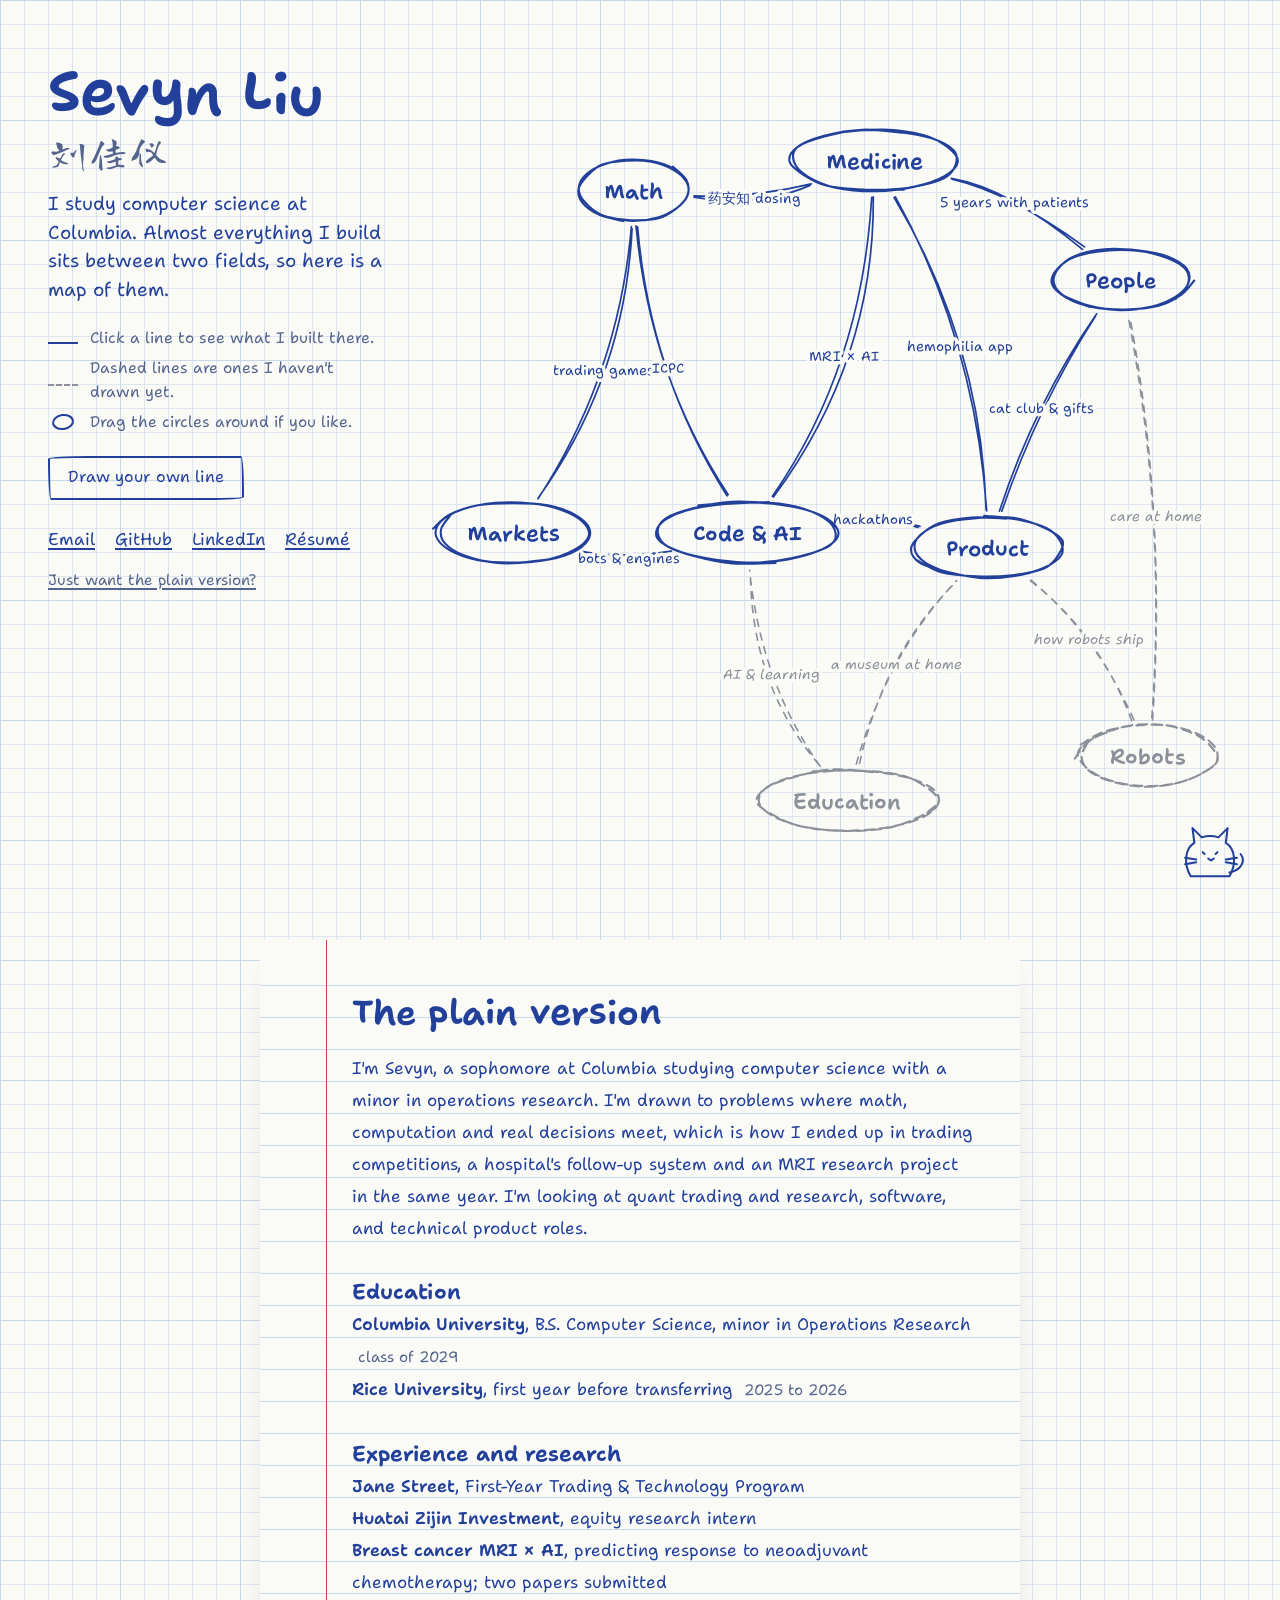
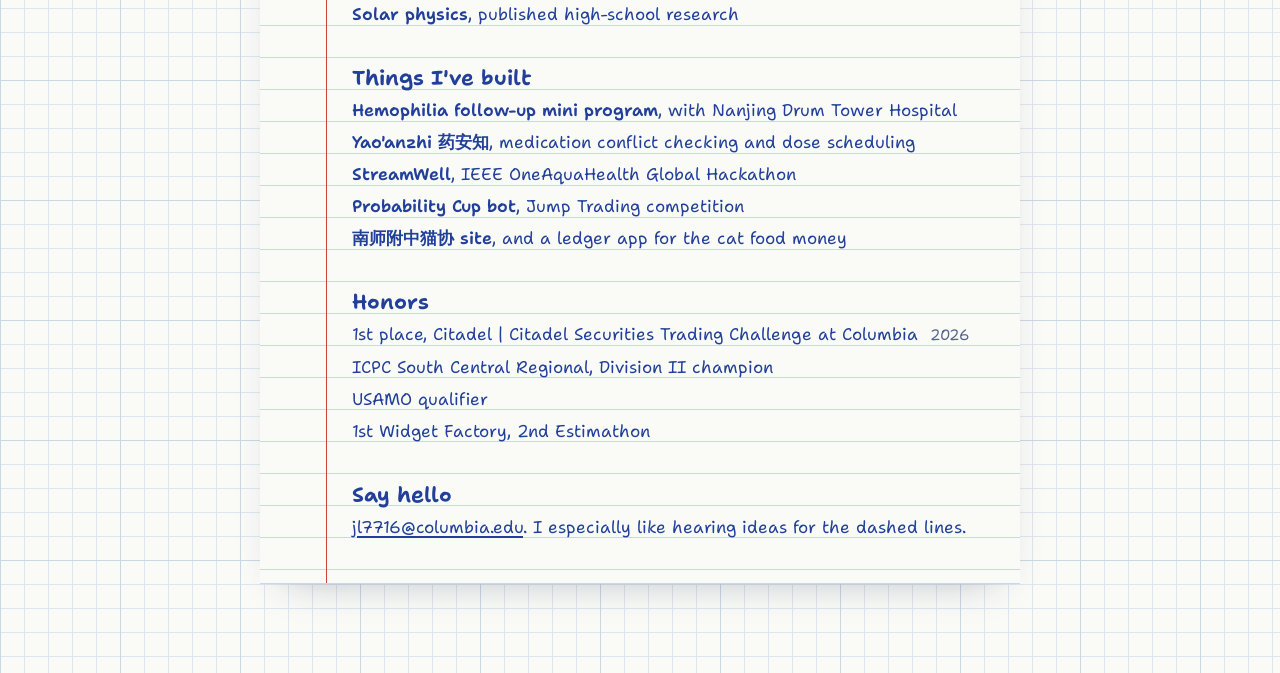
==== index.html @ 52192cd6 "Hand-drawn map personal site Fields are circles, projects sit on the lines between them, dashed line" ====
<!doctype html>
<html lang="en">
<head>
  <meta charset="utf-8">
  <meta name="viewport" content="width=device-width, initial-scale=1">
  <title>Sevyn Liu</title>
  <meta name="description" content="Sevyn (Jiayi) Liu, computer science at Columbia. A hand-drawn map of the fields I work between: math, markets, medicine, product, code and people.">
  <link rel="preconnect" href="https://fonts.googleapis.com">
  <link rel="preconnect" href="https://fonts.gstatic.com" crossorigin>
  <link href="https://fonts.googleapis.com/css2?family=Shantell+Sans:ital,wght,BNCE,INFM@0,300..800,-100..100,0..100;1,300..800,-100..100,0..100&display=swap" rel="stylesheet">
  <link href="https://fonts.googleapis.com/css2?family=Long+Cang&text=%E5%88%98%E4%BD%B3%E4%BB%AA&display=swap" rel="stylesheet">
  <link rel="icon" href="data:image/svg+xml,%3Csvg xmlns='http://www.w3.org/2000/svg' viewBox='0 0 32 32'%3E%3Cellipse cx='16' cy='16' rx='12' ry='10' fill='none' stroke='%2322409A' stroke-width='3'/%3E%3Cpath d='M8 26 L24 6' stroke='%2322409A' stroke-width='2.5'/%3E%3C/svg%3E">
  <link rel="stylesheet" href="style.css">
</head>
<body>
  <main>
    <section class="hero" aria-label="Map of my work">
      <header class="intro">
        <h1>
          <span class="name">Sevyn Liu</span>
          <span class="name-zh" lang="zh">刘佳仪</span>
        </h1>
        <p class="lede">I study computer science at Columbia. Almost everything I build sits between two fields, so here is a map of them.</p>
        <ul class="how">
          <li><span class="key key-solid" aria-hidden="true"></span>Click a line to see what I built there.</li>
          <li><span class="key key-dash" aria-hidden="true"></span>Dashed lines are ones I haven't drawn yet.</li>
          <li><span class="key key-circle" aria-hidden="true"></span>Drag the circles around if you like.</li>
        </ul>
        <button type="button" class="pencil-btn" id="pencil" aria-pressed="false">Draw your own line</button>
        <nav class="links" aria-label="Contact">
          <a href="mailto:jl7716@columbia.edu">Email</a>
          <a href="https://github.com/jiayi61">GitHub</a>
          <!-- TODO: replace with your LinkedIn URL -->
          <a href="https://www.linkedin.com/">LinkedIn</a>
          <!-- TODO: add resume.pdf to the repo root -->
          <a href="resume.pdf">Résumé</a>
        </nav>
        <a class="plain-link" href="#plain">Just want the plain version?</a>
      </header>

      <div class="map-wrap" id="mapWrap">
        <svg id="map" role="group" aria-label="Fields and the projects that connect them"></svg>
        <p class="pencil-hint" id="pencilHint" hidden>Drag from one circle to another.</p>
        <button type="button" class="cat" id="cat" aria-label="A cat. Click it.">
          <svg viewBox="0 0 80 70" aria-hidden="true">
            <path d="M18 64 C 10 50, 12 34, 22 28 L 20 12 L 30 22 C 36 20, 42 20, 48 22 L 58 12 L 56 28 C 66 34, 68 50, 60 64 Z" />
            <path d="M60 60 C 72 58, 78 48, 72 40" />
            <path d="M31 38 l2 2 M47 38 l-2 2" />
            <path d="M37 45 l3 2 l3 -2" />
            <path d="M24 46 l-12 -2 M24 49 l-12 2 M56 46 l12 -2 M56 49 l12 2" />
          </svg>
          <span class="cat-says" id="catSays" role="status"></span>
        </button>
      </div>
    </section>

    <aside class="note" id="note" aria-hidden="true" aria-labelledby="noteTitle" tabindex="-1">
      <div class="tape" aria-hidden="true"></div>
      <button type="button" class="note-close" id="noteClose">Close</button>
      <p class="note-pair" id="notePair"></p>
      <h2 id="noteTitle"></h2>
      <p class="note-intro" id="noteIntro"></p>
      <ul class="note-items" id="noteItems"></ul>
    </aside>

    <section class="plain" id="plain" aria-labelledby="plainTitle">
      <div class="page">
        <h2 id="plainTitle">The plain version</h2>

        <p class="about">I'm Sevyn, a sophomore at Columbia studying computer science with a minor in operations research. I'm drawn to problems where math, computation and real decisions meet, which is how I ended up in trading competitions, a hospital's follow-up system and an MRI research project in the same year. I'm looking at quant trading and research, software, and technical product roles.</p>

        <h3>Education</h3>
        <ul class="entries">
          <li><b>Columbia University</b>, B.S. Computer Science, minor in Operations Research <span class="when">class of 2029</span></li>
          <li><b>Rice University</b>, first year before transferring <span class="when">2025 to 2026</span></li>
        </ul>

        <h3>Experience and research</h3>
        <ul class="entries">
          <li><b>Jane Street</b>, First-Year Trading & Technology Program</li>
          <li><b>Huatai Zijin Investment</b>, equity research intern</li>
          <li><b>Breast cancer MRI × AI</b>, predicting response to neoadjuvant chemotherapy; two papers submitted</li>
          <li><b>Solar physics</b>, published high-school research</li>
        </ul>

        <h3>Things I've built</h3>
        <ul class="entries">
          <li><b>Hemophilia follow-up mini program</b>, with Nanjing Drum Tower Hospital</li>
          <li><b>Yao'anzhi 药安知</b>, medication conflict checking and dose scheduling</li>
          <li><b>StreamWell</b>, IEEE OneAquaHealth Global Hackathon</li>
          <li><b>Probability Cup bot</b>, Jump Trading competition</li>
          <li><b>南师附中猫协 site</b>, and a ledger app for the cat food money</li>
        </ul>

        <h3>Honors</h3>
        <ul class="entries">
          <li>1st place, Citadel | Citadel Securities Trading Challenge at Columbia <span class="when">2026</span></li>
          <li>ICPC South Central Regional, Division II champion</li>
          <li>USAMO qualifier</li>
          <li>1st Widget Factory, 2nd Estimathon</li>
        </ul>

        <h3>Say hello</h3>
        <p class="contact"><a href="mailto:jl7716@columbia.edu">jl7716@columbia.edu</a>. I especially like hearing ideas for the dashed lines.</p>
      </div>
    </section>
  </main>

  <script src="data.js"></script>
  <script src="app.js"></script>
</body>
</html>
---- style.css ----
:root {
  --paper: #FAFBF7;
  --grid: #DDE6EF;
  --grid-major: #C9D7E6;
  --ink: #22409A;        /* ballpoint blue */
  --ink-soft: #55648C;
  --pencil: #8B9099;
  --hi: #FFE45C;         /* highlighter */
  --red: #C9443A;        /* red pen, used sparingly */
  --note: #FFF4A8;
  --note-ink: #2A2A1E;
  --tape: rgba(214, 222, 232, 0.75);
  --hand: "Shantell Sans", "Comic Sans MS", system-ui, sans-serif;
  --zh: "Long Cang", "Kaiti SC", "STKaiti", "KaiTi", serif;
}

@media (prefers-color-scheme: dark) {
  :root:not([data-theme="light"]) {
    --paper: #17203A;
    --grid: #1F2B49;
    --grid-major: #283759;
    --ink: #C8D6FF;
    --ink-soft: #95A4CC;
    --pencil: #7D88A6;
    --hi: #7A6A12;
    --red: #FF8A7E;
    --note: #3B3A22;
    --note-ink: #F3EFCF;
    --tape: rgba(120, 140, 180, 0.45);
  }
}
:root[data-theme="dark"] {
  --paper: #17203A; --grid: #1F2B49; --grid-major: #283759;
  --ink: #C8D6FF; --ink-soft: #95A4CC; --pencil: #7D88A6;
  --hi: #7A6A12; --red: #FF8A7E; --note: #3B3A22; --note-ink: #F3EFCF;
  --tape: rgba(120, 140, 180, 0.45);
}

* { box-sizing: border-box; }
html { scroll-behavior: smooth; }
@media (prefers-reduced-motion: reduce) { html { scroll-behavior: auto; } }

body {
  margin: 0;
  background-color: var(--paper);
  background-image:
    linear-gradient(var(--grid-major) 1px, transparent 1px),
    linear-gradient(90deg, var(--grid-major) 1px, transparent 1px),
    linear-gradient(var(--grid) 1px, transparent 1px),
    linear-gradient(90deg, var(--grid) 1px, transparent 1px);
  background-size: 120px 120px, 120px 120px, 24px 24px, 24px 24px;
  color: var(--ink);
  font-family: var(--hand);
  font-variation-settings: "INFM" 20, "BNCE" 0;
  font-size: 17px;
  line-height: 1.55;
  -webkit-font-smoothing: antialiased;
}

a { color: var(--ink); text-decoration-thickness: 1.5px; text-underline-offset: 3px; }
a:hover { text-decoration-style: wavy; }
:focus-visible { outline: 2.5px dashed var(--red); outline-offset: 3px; }

/* ---------- Hero ---------- */

.hero {
  display: grid;
  grid-template-columns: minmax(280px, 340px) 1fr;
  gap: 8px 32px;
  min-height: 100vh;
  min-height: 100svh;
  padding: 40px 32px 24px 48px;
}

.intro { align-self: start; padding-top: 24px; position: relative; z-index: 2; }

h1 { margin: 0 0 18px; font-weight: 400; line-height: 1; }
.name {
  display: block;
  font-size: 58px;
  font-weight: 650;
  font-variation-settings: "INFM" 100, "BNCE" 40;
  letter-spacing: -0.5px;
}
.name-zh {
  display: inline-block;
  margin-top: 10px;
  font-family: var(--zh);
  font-size: 40px;
  color: var(--ink-soft);
  transform: rotate(-3deg);
}

.lede { margin: 0 0 22px; font-size: 19px; line-height: 1.5; max-width: 30ch; }

.how { list-style: none; margin: 0 0 22px; padding: 0; color: var(--ink-soft); font-size: 15.5px; }
.how li { display: flex; align-items: center; gap: 12px; margin-bottom: 6px; }
.key { flex: none; width: 30px; height: 12px; display: inline-block; }
.key-solid { border-bottom: 2.5px solid var(--ink); }
.key-dash { border-bottom: 2.5px dashed var(--pencil); }
.key-circle { width: 22px; height: 16px; margin: 0 4px; border: 2.5px solid var(--ink); border-radius: 50%; transform: rotate(-8deg); }

.pencil-btn {
  font: inherit;
  font-size: 16px;
  color: var(--ink);
  background: transparent;
  border: 2px solid var(--ink);
  border-radius: 255px 18px 225px 18px / 18px 225px 18px 255px;
  padding: 7px 18px 8px;
  cursor: pointer;
  margin-bottom: 26px;
}
.pencil-btn:hover { background: color-mix(in srgb, var(--hi) 55%, transparent); }
.pencil-btn[aria-pressed="true"] { background: var(--hi); color: var(--note-ink); border-color: var(--note-ink); }

.links { display: flex; flex-wrap: wrap; gap: 6px 20px; font-size: 17px; margin-bottom: 14px; }
.plain-link { font-size: 15px; color: var(--ink-soft); }

/* ---------- Map ---------- */

.map-wrap { position: relative; min-height: 520px; }
#map { position: absolute; inset: 0; width: 100%; height: 100%; overflow: visible; touch-action: none; }

.sk { fill: none; stroke: var(--ink); stroke-linecap: round; stroke-linejoin: round; }
.sk-edge { stroke-width: 1.7; }
.sk-edge.dashed { stroke: var(--pencil); stroke-dasharray: 7 7; stroke-width: 1.6; }
.sk-node { stroke-width: 2.1; }
.sk-node.dashed { stroke: var(--pencil); stroke-dasharray: 9 6; }
.sk-fill { stroke: var(--hi); stroke-width: 7; opacity: 0; transition: opacity .2s; }
.sk-pencil { stroke: var(--red); stroke-width: 1.8; }

.node-label {
  font-family: var(--hand);
  font-size: calc(23px * var(--s, 1));
  font-weight: 600;
  font-variation-settings: "INFM" 80, "BNCE" 20;
  fill: var(--ink);
  text-anchor: middle;
  dominant-baseline: central;
  pointer-events: none;
  user-select: none;
}
.node.dashed .node-label { fill: var(--pencil); }

.edge-label {
  font-family: var(--hand);
  font-size: calc(15px * max(var(--s, 1), 0.9));
  font-variation-settings: "INFM" 60;
  fill: var(--ink);
  text-anchor: middle;
  dominant-baseline: central;
  paint-order: stroke;
  stroke: var(--paper);
  stroke-width: 7px;
  stroke-linejoin: round;
  pointer-events: none;
  user-select: none;
}
.edge.dashed .edge-label { fill: var(--pencil); font-style: italic; }

.hit { fill: none; stroke: transparent; stroke-width: 26; cursor: pointer; pointer-events: stroke; }
.node .hit-node { fill: transparent; stroke: none; cursor: grab; pointer-events: all; }
.node.dragging .hit-node { cursor: grabbing; }
body.pencil-mode .node .hit-node { cursor: crosshair; }

.edge:hover .sk-edge, .edge.active .sk-edge, .edge:focus-visible .sk-edge { stroke-width: 3; }
.edge.active .edge-label, .edge:hover .edge-label { font-weight: 650; }
.node:hover .sk-fill, .node.active .sk-fill, .node:focus-visible .sk-fill, .node.lit .sk-fill { opacity: .85; }
.edge:focus, .node:focus { outline: none; }
.edge:focus-visible .edge-label, .node:focus-visible .node-label { text-decoration: underline wavy var(--red); }

.pencil-hint {
  position: absolute; left: 50%; top: 8px; transform: translateX(-50%) rotate(-1deg);
  margin: 0; padding: 4px 14px; background: var(--hi); color: var(--note-ink); font-size: 15px;
}

/* the single orchestrated moment: lines draw themselves once */
.drawing .sk-edge, .drawing .sk-node { animation: draw 1.1s ease-out both; }
@keyframes draw { from { stroke-dashoffset: var(--len); } to { stroke-dashoffset: 0; } }
.drawing .sk-edge:not(.dashed), .drawing .sk-node:not(.dashed) { stroke-dasharray: var(--len); }
.drawing .edge-label, .drawing .node-label { animation: appear .5s ease-out both; }
@keyframes appear { from { opacity: 0; } to { opacity: 1; } }
@media (prefers-reduced-motion: reduce) {
  .drawing .sk-edge, .drawing .sk-node, .drawing .edge-label, .drawing .node-label { animation: none; }
}

/* cat */
.cat {
  position: absolute; right: 0; bottom: -6px; width: 74px; padding: 0;
  background: none; border: 0; cursor: pointer; color: var(--ink);
}
.cat svg { display: block; width: 100%; }
.cat path { fill: none; stroke: currentColor; stroke-width: 2.2; stroke-linecap: round; stroke-linejoin: round; }
.cat:hover svg { transform: rotate(-4deg); }
.cat-says {
  position: absolute; right: 64px; bottom: 54px; white-space: nowrap;
  font-size: 15px; background: var(--paper); padding: 2px 8px;
  border: 1.5px solid var(--ink); border-radius: 16px 16px 4px 16px;
  opacity: 0; transition: opacity .2s; pointer-events: none;
}
.cat-says.on { opacity: 1; }

/* ---------- Sticky note ---------- */

.note {
  position: fixed;
  top: 64px; right: 40px;
  width: min(420px, calc(100vw - 32px));
  max-height: calc(100vh - 110px);
  overflow-y: auto;
  padding: 34px 30px 28px;
  background: var(--note);
  color: var(--note-ink);
  box-shadow: 2px 3px 0 rgba(40, 40, 20, .12), 8px 14px 24px -12px rgba(40, 40, 20, .35);
  transform: translateX(calc(100% + 60px)) rotate(4deg);
  transition: transform .35s cubic-bezier(.2,.9,.3,1.15);
  z-index: 10;
  visibility: hidden;
}
.note.open { transform: translateX(0) rotate(-1.2deg); visibility: visible; }
@media (prefers-reduced-motion: reduce) { .note { transition: none; } }

.tape {
  position: absolute; top: -12px; left: 50%; width: 110px; height: 26px;
  transform: translateX(-50%) rotate(-3deg); background: var(--tape);
}
.note-close {
  position: absolute; top: 10px; right: 12px;
  font: inherit; font-size: 14px; color: var(--note-ink);
  background: none; border: 0; text-decoration: underline; cursor: pointer; padding: 4px;
}
.note-pair { margin: 0 0 2px; font-size: 14.5px; opacity: .75; }
.note h2 {
  margin: 0 0 6px; font-size: 27px; line-height: 1.2; font-weight: 650;
  font-variation-settings: "INFM" 90, "BNCE" 20;
}
.note-intro { margin: 0 0 18px; font-size: 16.5px; }
.note-items { list-style: none; margin: 0; padding: 0; }
.note-items li { margin: 0 0 16px; padding-left: 18px; position: relative; font-size: 15.5px; line-height: 1.55; }
.note-items li::before {
  content: ""; position: absolute; left: 0; top: .55em; width: 8px; height: 8px;
  border: 1.6px solid currentColor; border-radius: 50%;
}
.note-items b { display: block; font-weight: 650; font-size: 16.5px; }
.note-items .when { font-size: 14px; opacity: .7; }
.note-items .empty { padding-left: 0; font-style: italic; opacity: .8; }
.note-items .empty::before { display: none; }

/* ---------- Plain version ---------- */

.plain { padding: 40px 24px 90px; }
.page {
  max-width: 760px;
  margin: 0 auto;
  padding: 48px 48px 40px 92px;
  background-color: var(--paper);
  background-image:
    linear-gradient(90deg, transparent 66px, var(--red) 66px, var(--red) 67.5px, transparent 67.5px),
    repeating-linear-gradient(var(--paper) 0 31px, var(--grid-major) 31px 32px);
  background-position: 0 0, 0 14px;
  box-shadow: 0 1px 0 var(--grid-major), 0 18px 40px -26px rgba(30, 40, 80, .4);
  line-height: 32px;
  font-variation-settings: "INFM" 10;
}
.page h2 {
  margin: 0 0 16px; font-size: 34px; line-height: 48px; font-weight: 650;
  font-variation-settings: "INFM" 90, "BNCE" 30;
}
.page h3 {
  margin: 32px 0 0; font-size: 21px; line-height: 32px; font-weight: 650;
  font-variation-settings: "INFM" 70;
}
.about { margin: 0; max-width: 62ch; }
.entries { list-style: none; margin: 0; padding: 0; }
.entries li { margin: 0; }
.entries b { font-weight: 600; }
.when { color: var(--ink-soft); font-size: 15px; white-space: nowrap; margin-left: 6px; }
.contact { margin: 0; }

/* ---------- Small screens ---------- */

@media (max-width: 860px) {
  .hero { grid-template-columns: 1fr; padding: 28px 16px 16px; }
  .intro { padding-top: 0; }
  .name { font-size: 48px; }
  .lede { max-width: none; }
  .map-wrap { min-height: 0; height: 215vw; max-height: 1100px; }
  .note {
    top: auto; bottom: 0; right: 16px; left: 16px; width: auto; max-height: 72vh;
    transform: translateY(calc(100% + 40px)) rotate(0);
  }
  .note.open { transform: translateY(-16px) rotate(-.6deg); }
  .page { padding: 32px 18px 28px 46px; background-image:
    linear-gradient(90deg, transparent 30px, var(--red) 30px, var(--red) 31.5px, transparent 31.5px),
    repeating-linear-gradient(var(--paper) 0 31px, var(--grid-major) 31px 32px); }
  .plain { padding: 24px 12px 60px; }
}
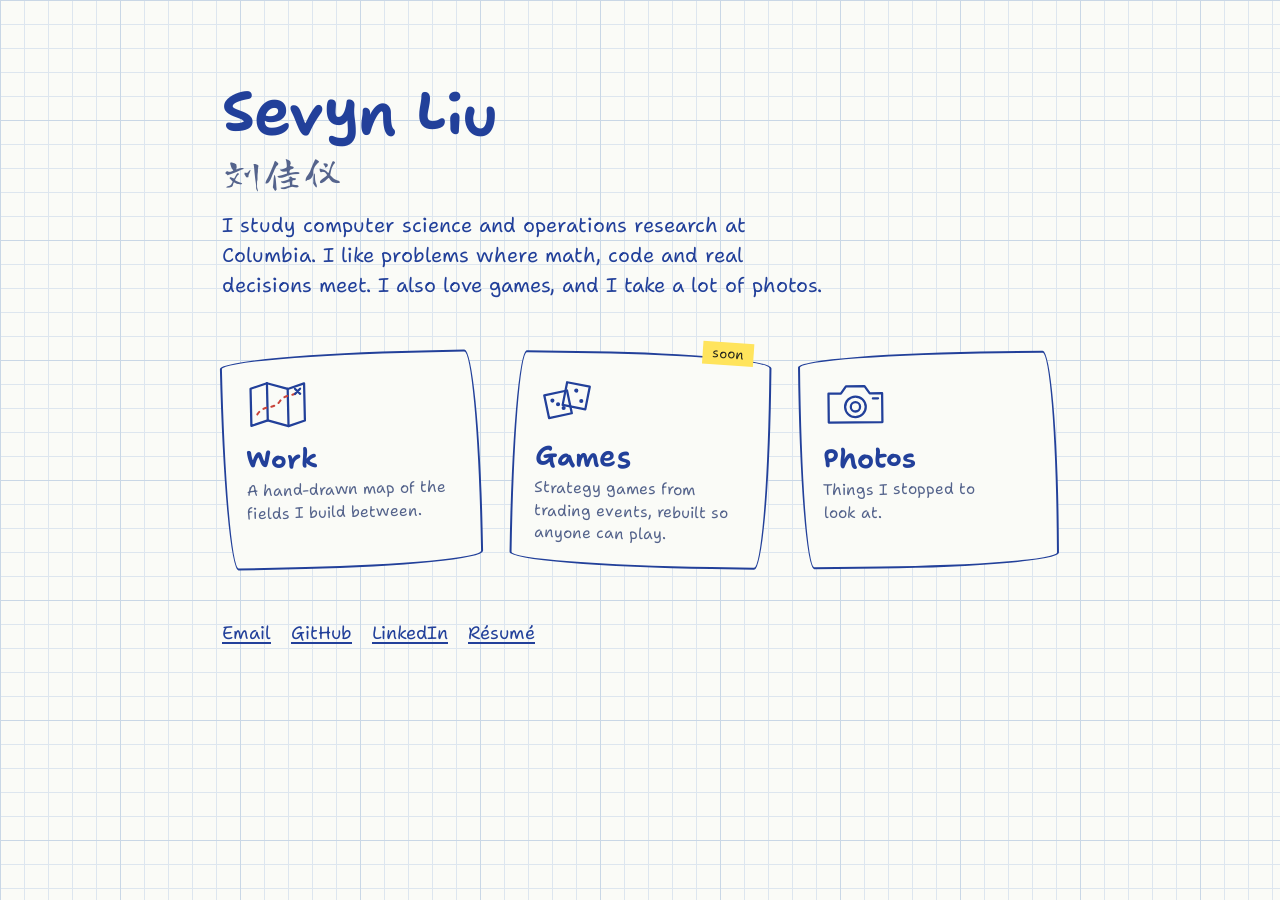
==== commit 73863385: "Split the site into Home, Work, Games and Photos The home page is now a short intro with three hand-" ====
--- a/index.html
+++ b/index.html
@@ -4,109 +4,74 @@
   <meta charset="utf-8">
   <meta name="viewport" content="width=device-width, initial-scale=1">
   <title>Sevyn Liu</title>
-  <meta name="description" content="Sevyn (Jiayi) Liu, computer science at Columbia. A hand-drawn map of the fields I work between: math, markets, medicine, product, code and people.">
+  <meta name="description" content="Sevyn (Jiayi) Liu, computer science and operations research at Columbia. Work, games and photos.">
   <link rel="preconnect" href="https://fonts.googleapis.com">
   <link rel="preconnect" href="https://fonts.gstatic.com" crossorigin>
   <link href="https://fonts.googleapis.com/css2?family=Shantell+Sans:ital,wght,BNCE,INFM@0,300..800,-100..100,0..100;1,300..800,-100..100,0..100&display=swap" rel="stylesheet">
   <link href="https://fonts.googleapis.com/css2?family=Long+Cang&text=%E5%88%98%E4%BD%B3%E4%BB%AA&display=swap" rel="stylesheet">
   <link rel="icon" href="data:image/svg+xml,%3Csvg xmlns='http://www.w3.org/2000/svg' viewBox='0 0 32 32'%3E%3Cellipse cx='16' cy='16' rx='12' ry='10' fill='none' stroke='%2322409A' stroke-width='3'/%3E%3Cpath d='M8 26 L24 6' stroke='%2322409A' stroke-width='2.5'/%3E%3C/svg%3E">
   <link rel="stylesheet" href="style.css">
+  <link rel="stylesheet" href="pages.css">
 </head>
 <body>
-  <main>
-    <section class="hero" aria-label="Map of my work">
-      <header class="intro">
-        <h1>
-          <span class="name">Sevyn Liu</span>
-          <span class="name-zh" lang="zh">刘佳仪</span>
-        </h1>
-        <p class="lede">I study computer science at Columbia. Almost everything I build sits between two fields, so here is a map of them.</p>
-        <ul class="how">
-          <li><span class="key key-solid" aria-hidden="true"></span>Click a line to see what I built there.</li>
-          <li><span class="key key-dash" aria-hidden="true"></span>Dashed lines are ones I haven't drawn yet.</li>
-          <li><span class="key key-circle" aria-hidden="true"></span>Drag the circles around if you like.</li>
-        </ul>
-        <button type="button" class="pencil-btn" id="pencil" aria-pressed="false">Draw your own line</button>
-        <nav class="links" aria-label="Contact">
-          <a href="mailto:jl7716@columbia.edu">Email</a>
-          <a href="https://github.com/jiayi61">GitHub</a>
-          <!-- TODO: replace with your LinkedIn URL -->
-          <a href="https://www.linkedin.com/">LinkedIn</a>
-          <!-- TODO: add resume.pdf to the repo root -->
-          <a href="resume.pdf">Résumé</a>
-        </nav>
-        <a class="plain-link" href="#plain">Just want the plain version?</a>
-      </header>
+  <main class="home">
+    <h1>
+      <span class="name">Sevyn Liu</span>
+      <span class="name-zh" lang="zh">刘佳仪</span>
+    </h1>
 
-      <div class="map-wrap" id="mapWrap">
-        <svg id="map" role="group" aria-label="Fields and the projects that connect them"></svg>
-        <p class="pencil-hint" id="pencilHint" hidden>Drag from one circle to another.</p>
-        <button type="button" class="cat" id="cat" aria-label="A cat. Click it.">
-          <svg viewBox="0 0 80 70" aria-hidden="true">
-            <path d="M18 64 C 10 50, 12 34, 22 28 L 20 12 L 30 22 C 36 20, 42 20, 48 22 L 58 12 L 56 28 C 66 34, 68 50, 60 64 Z" />
-            <path d="M60 60 C 72 58, 78 48, 72 40" />
-            <path d="M31 38 l2 2 M47 38 l-2 2" />
-            <path d="M37 45 l3 2 l3 -2" />
-            <path d="M24 46 l-12 -2 M24 49 l-12 2 M56 46 l12 -2 M56 49 l12 2" />
+    <p class="lede">I study computer science and operations research at Columbia. I like problems where math, code and real decisions meet. I also love games, and I take a lot of photos.</p>
+
+    <ul class="doors">
+      <li>
+        <a class="door" href="work.html">
+          <svg viewBox="0 0 64 52" aria-hidden="true">
+            <path d="M6 10 L22 5 L42 11 L58 6 L58 42 L42 47 L22 41 L6 46 Z" />
+            <path d="M22 5 L22 41 M42 11 L42 47" />
+            <path class="dash" d="M12 35 C 19 25, 28 31, 34 23 S 47 19, 51 14" />
+            <path d="M49 11 l5 5 M54 11 l-5 5" />
           </svg>
-          <span class="cat-says" id="catSays" role="status"></span>
-        </button>
-      </div>
-    </section>
+          <h2>Work</h2>
+          <p>A hand-drawn map of the fields I build between.</p>
+        </a>
+      </li>
+      <li>
+        <a class="door" href="games.html">
+          <span class="soon">soon</span>
+          <svg viewBox="0 0 64 52" aria-hidden="true">
+            <path d="M30 7 L52 11 L48 33 L26 29 Z" />
+            <path d="M8 20 L30 15 L35 37 L13 42 Z" />
+            <circle class="pip" cx="16" cy="25" r="2" />
+            <circle class="pip" cx="21.5" cy="28.5" r="2" />
+            <circle class="pip" cx="27" cy="32" r="2" />
+            <circle class="pip" cx="39" cy="15" r="2" />
+            <circle class="pip" cx="44" cy="25" r="2" />
+          </svg>
+          <h2>Games</h2>
+          <p>Strategy games from trading events, rebuilt so anyone can play.</p>
+        </a>
+      </li>
+      <li>
+        <a class="door" href="photos.html">
+          <svg viewBox="0 0 64 52" aria-hidden="true">
+            <path d="M6 16 L18 16 L23 9 L41 9 L46 16 L58 16 L58 44 L6 44 Z" />
+            <circle cx="32" cy="29" r="10" />
+            <circle cx="32" cy="29" r="4.5" />
+            <path d="M49 21 l5 0" />
+          </svg>
+          <h2>Photos</h2>
+          <p>Things I stopped to look at.</p>
+        </a>
+      </li>
+    </ul>
 
-    <aside class="note" id="note" aria-hidden="true" aria-labelledby="noteTitle" tabindex="-1">
-      <div class="tape" aria-hidden="true"></div>
-      <button type="button" class="note-close" id="noteClose">Close</button>
-      <p class="note-pair" id="notePair"></p>
-      <h2 id="noteTitle"></h2>
-      <p class="note-intro" id="noteIntro"></p>
-      <ul class="note-items" id="noteItems"></ul>
-    </aside>
-
-    <section class="plain" id="plain" aria-labelledby="plainTitle">
-      <div class="page">
-        <h2 id="plainTitle">The plain version</h2>
-
-        <p class="about">I'm Sevyn, a sophomore at Columbia studying computer science with a minor in operations research. I'm drawn to problems where math, computation and real decisions meet, which is how I ended up in trading competitions, a hospital's follow-up system and an MRI research project in the same year. I'm looking at quant trading and research, software, and technical product roles.</p>
-
-        <h3>Education</h3>
-        <ul class="entries">
-          <li><b>Columbia University</b>, B.S. Computer Science, minor in Operations Research <span class="when">class of 2029</span></li>
-          <li><b>Rice University</b>, first year before transferring <span class="when">2025 to 2026</span></li>
-        </ul>
-
-        <h3>Experience and research</h3>
-        <ul class="entries">
-          <li><b>Jane Street</b>, First-Year Trading & Technology Program</li>
-          <li><b>Huatai Zijin Investment</b>, equity research intern</li>
-          <li><b>Breast cancer MRI × AI</b>, predicting response to neoadjuvant chemotherapy; two papers submitted</li>
-          <li><b>Solar physics</b>, published high-school research</li>
-        </ul>
-
-        <h3>Things I've built</h3>
-        <ul class="entries">
-          <li><b>Hemophilia follow-up mini program</b>, with Nanjing Drum Tower Hospital</li>
-          <li><b>Yao'anzhi 药安知</b>, medication conflict checking and dose scheduling</li>
-          <li><b>StreamWell</b>, IEEE OneAquaHealth Global Hackathon</li>
-          <li><b>Probability Cup bot</b>, Jump Trading competition</li>
-          <li><b>南师附中猫协 site</b>, and a ledger app for the cat food money</li>
-        </ul>
-
-        <h3>Honors</h3>
-        <ul class="entries">
-          <li>1st place, Citadel | Citadel Securities Trading Challenge at Columbia <span class="when">2026</span></li>
-          <li>ICPC South Central Regional, Division II champion</li>
-          <li>USAMO qualifier</li>
-          <li>1st Widget Factory, 2nd Estimathon</li>
-        </ul>
-
-        <h3>Say hello</h3>
-        <p class="contact"><a href="mailto:jl7716@columbia.edu">jl7716@columbia.edu</a>. I especially like hearing ideas for the dashed lines.</p>
-      </div>
-    </section>
+    <nav class="links" aria-label="Contact">
+      <a href="mailto:jl7716@columbia.edu">Email</a>
+      <a href="https://github.com/jiayi61">GitHub</a>
+      <a href="https://www.linkedin.com/in/jiayi61">LinkedIn</a>
+      <!-- TODO: add resume.pdf to the repo root -->
+      <a href="resume.pdf">Résumé</a>
+    </nav>
   </main>
-
-  <script src="data.js"></script>
-  <script src="app.js"></script>
 </body>
 </html>
--- a/pages.css
+++ b/pages.css
@@ -0,0 +1,161 @@
+/* The home, games and photos pages. Paper, ink and fonts come from style.css. */
+
+/* no single word stranded on the last line */
+p, li { text-wrap: pretty; }
+
+/* ---------- Site nav ---------- */
+
+.crumb { display: flex; flex-wrap: wrap; gap: 4px 20px; margin: 0 0 28px; font-size: 16px; }
+.crumb a { color: var(--ink-soft); }
+.crumb a:first-child { color: var(--ink); font-weight: 600; }
+.crumb a[aria-current="page"] {
+  color: var(--ink);
+  text-decoration: none;
+  background: linear-gradient(transparent 58%, color-mix(in srgb, var(--hi) 75%, transparent) 58%);
+}
+
+/* work page: the plain-version link goes under the pencil button */
+.intro .plain-link { display: block; }
+
+/* the "soon" sticker, shared by doors and game cards */
+.soon {
+  position: absolute; top: -13px; right: 16px;
+  padding: 1px 10px;
+  background: var(--hi); color: var(--note-ink);
+  font-size: 13.5px;
+  transform: rotate(3deg);
+}
+
+/* ---------- Home ---------- */
+
+.home { max-width: 900px; margin: 0 auto; padding: 84px 32px 80px; min-height: 100vh; min-height: 100svh; }
+.home .lede { max-width: 44ch; font-size: 20px; margin: 0 0 52px; }
+
+.doors {
+  list-style: none; margin: 0 0 52px; padding: 0;
+  display: grid; grid-template-columns: repeat(3, 1fr); gap: 30px;
+}
+.door {
+  position: relative; display: block; height: 100%;
+  padding: 22px 22px 20px;
+  color: var(--ink); text-decoration: none;
+  background: var(--paper);
+  border: 2.2px solid var(--ink);
+  border-radius: 255px 18px 225px 18px / 18px 225px 18px 255px;
+  transition: transform .2s, background-color .2s;
+}
+.doors li:nth-child(1) .door { transform: rotate(-1.3deg); }
+.doors li:nth-child(2) .door { transform: rotate(0.9deg); border-radius: 18px 225px 18px 255px / 255px 18px 225px 18px; }
+.doors li:nth-child(3) .door { transform: rotate(-0.6deg); }
+.doors .door:hover, .doors .door:focus-visible {
+  transform: rotate(0) translateY(-3px);
+  background: color-mix(in srgb, var(--hi) 42%, var(--paper));
+  text-decoration: none;
+}
+@media (prefers-reduced-motion: reduce) { .door { transition: none; } }
+
+.door svg { display: block; width: 66px; height: 54px; margin-bottom: 12px; }
+.door svg path, .door svg circle {
+  fill: none; stroke: currentColor; stroke-width: 2.2; stroke-linecap: round; stroke-linejoin: round;
+}
+.door svg .dash { stroke: var(--red); stroke-dasharray: 3 5; stroke-width: 2; }
+.door svg .pip { fill: currentColor; stroke: none; }
+.door h2 {
+  margin: 0 0 4px; font-size: 27px; line-height: 1.2; font-weight: 650;
+  font-variation-settings: "INFM" 90, "BNCE" 20;
+}
+.door p { margin: 0; font-size: 15.5px; line-height: 1.45; color: var(--ink-soft); }
+
+.home .links { font-size: 18px; }
+
+/* ---------- Inner pages ---------- */
+
+.inner { max-width: 1120px; margin: 0 auto; padding: 48px 40px 96px; }
+.inner h1 { margin-bottom: 14px; }
+.inner .lede { max-width: 52ch; font-size: 19px; margin: 0; }
+
+/* ---------- Games ---------- */
+
+.shelf {
+  list-style: none; margin: 44px 0 0; padding: 0;
+  display: grid; grid-template-columns: repeat(auto-fill, minmax(290px, 1fr)); gap: 30px;
+}
+.cart {
+  position: relative;
+  padding: 24px 26px 22px;
+  border: 2.2px solid var(--ink);
+  border-radius: 18px 225px 18px 255px / 255px 18px 225px 18px;
+  background: var(--paper);
+}
+.cart:nth-child(odd) { transform: rotate(-0.8deg); }
+.cart:nth-child(even) { transform: rotate(0.7deg); }
+.cart.dashed { border-style: dashed; border-color: var(--pencil); color: var(--pencil); }
+.cart h2 {
+  margin: 0 0 8px; font-size: 27px; line-height: 1.2; font-weight: 650;
+  font-variation-settings: "INFM" 90, "BNCE" 20;
+}
+.cart .rules { margin: 0; font-size: 16px; line-height: 1.55; }
+.cart.dashed a { color: var(--ink-soft); }
+
+/* ---------- Photos ---------- */
+
+.gallery { columns: 3 280px; column-gap: 30px; margin-top: 44px; }
+
+.print {
+  break-inside: avoid;
+  margin: 0 0 34px;
+  padding: 10px 10px 12px;
+  background: #FFFEF9;
+  box-shadow: 0 1px 2px rgba(30, 40, 80, .18), 0 12px 24px -14px rgba(30, 40, 80, .45);
+  transform: rotate(var(--tilt, 0deg));
+  transition: transform .2s;
+}
+.print:hover { transform: rotate(0) scale(1.012); }
+@media (prefers-reduced-motion: reduce) { .print { transition: none; } }
+.print button { display: block; width: 100%; padding: 0; border: 0; background: none; cursor: zoom-in; }
+.print img { display: block; width: 100%; height: auto; }
+.print figcaption { padding: 9px 2px 0; color: #2A2A1E; font-size: 15px; line-height: 1.35; }
+.print figcaption b { display: block; font-weight: 600; }
+.print figcaption span { font-size: 13.5px; opacity: .7; }
+
+.empty-note {
+  position: relative;
+  max-width: 380px; margin: 56px 0 0;
+  padding: 34px 30px 28px;
+  background: var(--note); color: var(--note-ink);
+  font-size: 19px;
+  transform: rotate(-1.5deg);
+  box-shadow: 2px 3px 0 rgba(40, 40, 20, .12), 8px 14px 24px -12px rgba(40, 40, 20, .35);
+}
+.empty-note p { margin: 0; }
+.empty-note[hidden] { display: none; }
+
+.lightbox {
+  max-width: min(1200px, 94vw); max-height: 94vh;
+  padding: 0; border: 0; background: transparent; overflow: visible;
+  color: #F3F1EA;
+}
+.lightbox::backdrop { background: rgba(10, 14, 30, .88); }
+.lightbox figure { margin: 0; }
+.lightbox img { display: block; max-width: 94vw; max-height: 84vh; width: auto; height: auto; margin: 0 auto; }
+.lightbox figcaption { padding-top: 10px; text-align: center; font-size: 15.5px; }
+.lb-close, .lb-nav {
+  font: inherit; color: #F3F1EA; background: none; border: 0; cursor: pointer;
+}
+.lb-close { position: fixed; top: 16px; right: 22px; font-size: 16px; text-decoration: underline; }
+.lb-nav { position: fixed; top: 50%; transform: translateY(-50%); font-size: 34px; padding: 10px 16px; }
+.lb-prev { left: 8px; }
+.lb-next { right: 8px; }
+.lb-nav[hidden] { display: none; }
+
+/* ---------- Small screens ---------- */
+
+@media (max-width: 760px) {
+  .home { padding: 40px 18px 60px; }
+  .home .lede { font-size: 18px; margin-bottom: 40px; }
+  .doors { grid-template-columns: 1fr; gap: 22px; }
+  .door { display: grid; grid-template-columns: 66px 1fr; column-gap: 16px; align-items: center; }
+  .door svg { grid-row: span 2; margin: 0; }
+  .inner { padding: 28px 18px 64px; }
+  .inner .name { font-size: 46px; }
+}
